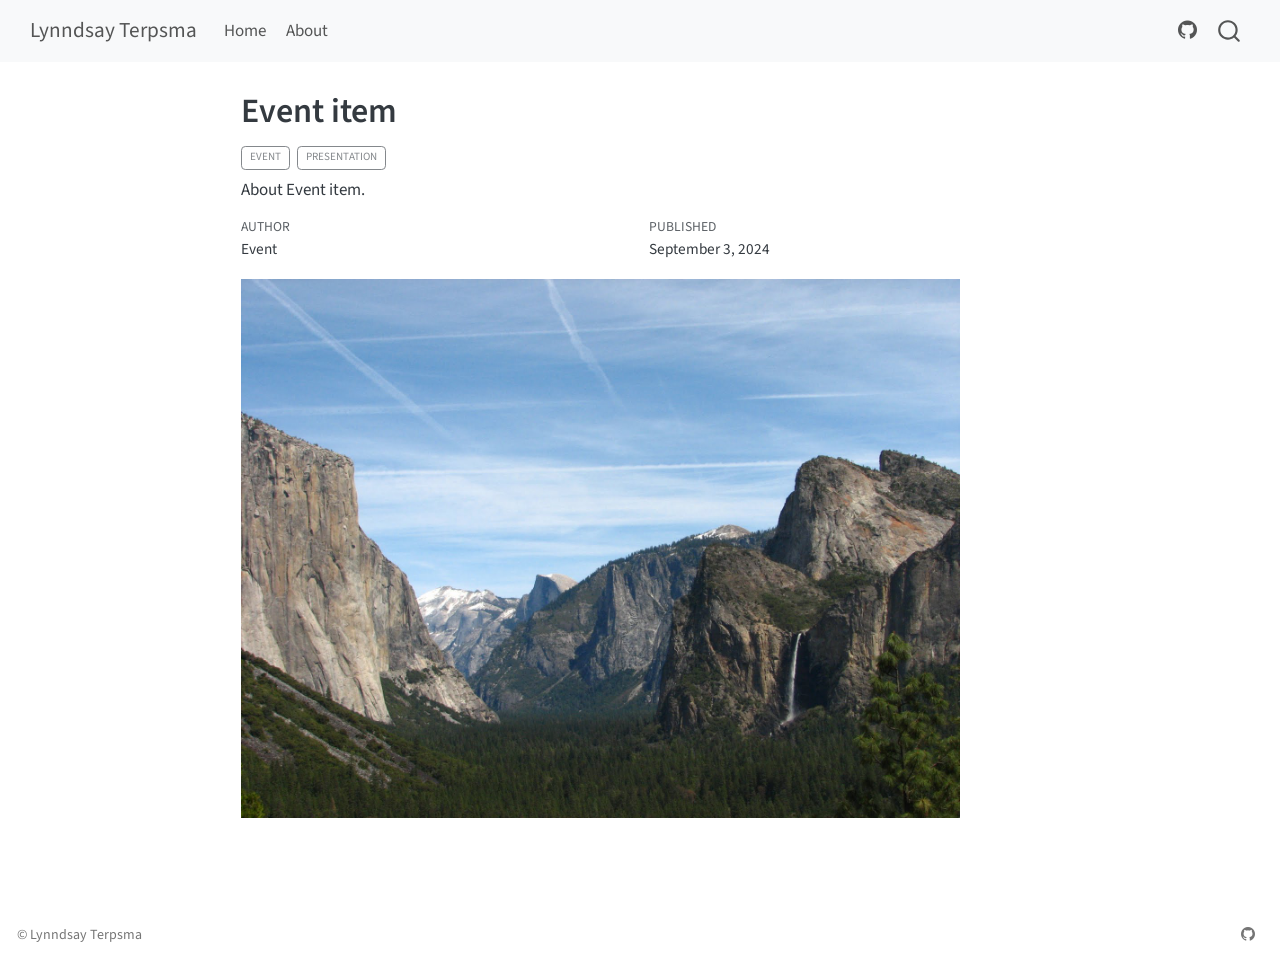
==== posts/event-title/index.html @ 529c2101 "Built site for gh-pages" ====
<!DOCTYPE html>
<html xmlns="http://www.w3.org/1999/xhtml" lang="en" xml:lang="en"><head>

<meta charset="utf-8">
<meta name="generator" content="quarto-1.9.37">

<meta name="viewport" content="width=device-width, initial-scale=1.0, user-scalable=yes">

<meta name="author" content="Event">
<meta name="dcterms.date" content="2024-09-03">
<meta name="description" content="About Event item.">

<title>Event item – Lynndsay Terpsma</title>
<style>
/* Default styles provided by pandoc.
** See https://pandoc.org/MANUAL.html#variables-for-html for config info.
*/
code{white-space: pre-wrap;}
span.smallcaps{font-variant: small-caps;}
div.columns{display: flex; gap: min(4vw, 1.5em);}
div.column{flex: auto; overflow-x: auto;}
div.hanging-indent{margin-left: 1.5em; text-indent: -1.5em;}
ul.task-list{list-style: none;}
ul.task-list li input[type="checkbox"] {
  width: 0.8em;
  margin: 0 0.8em 0.2em -1em; /* quarto-specific, see https://github.com/quarto-dev/quarto-cli/issues/4556 */ 
  vertical-align: middle;
}
</style>


<script src="../../site_libs/quarto-nav/quarto-nav.js"></script>
<script src="../../site_libs/quarto-nav/headroom.min.js"></script>
<script src="../../site_libs/clipboard/clipboard.min.js"></script>
<script src="../../site_libs/quarto-search/autocomplete.umd.js"></script>
<script src="../../site_libs/quarto-search/fuse.min.js"></script>
<script src="../../site_libs/quarto-search/quarto-search.js"></script>
<meta name="quarto:offset" content="../../">
<script src="../../site_libs/quarto-html/quarto.js" type="module"></script>
<script src="../../site_libs/quarto-html/tabsets/tabsets.js" type="module"></script>
<script src="../../site_libs/quarto-html/popper.min.js"></script>
<script src="../../site_libs/quarto-html/tippy.umd.min.js"></script>
<script src="../../site_libs/quarto-html/anchor.min.js"></script>
<link href="../../site_libs/quarto-html/tippy.css" rel="stylesheet">
<link href="../../site_libs/quarto-html/quarto-syntax-highlighting-7f8f88aac4f3542376d5c11b86a4c14d.css" rel="stylesheet" id="quarto-text-highlighting-styles">
<script src="../../site_libs/bootstrap/bootstrap.min.js"></script>
<link href="../../site_libs/bootstrap/bootstrap-icons.css" rel="stylesheet">
<link href="../../site_libs/bootstrap/bootstrap-4d357a9cdc29537b61ffb848cbf32561.min.css" rel="stylesheet" append-hash="true" id="quarto-bootstrap" data-mode="light">
<script id="quarto-search-options" type="application/json">{
  "location": "navbar",
  "copy-button": false,
  "collapse-after": 3,
  "panel-placement": "end",
  "type": "overlay",
  "limit": 50,
  "keyboard-shortcut": [
    "f",
    "/",
    "s"
  ],
  "show-item-context": false,
  "language": {
    "search-no-results-text": "No results",
    "search-matching-documents-text": "matching documents",
    "search-copy-link-title": "Copy link to search",
    "search-hide-matches-text": "Hide additional matches",
    "search-more-match-text": "more match in this document",
    "search-more-matches-text": "more matches in this document",
    "search-clear-button-title": "Clear",
    "search-text-placeholder": "",
    "search-detached-cancel-button-title": "Cancel",
    "search-submit-button-title": "Submit",
    "search-label": "Search"
  }
}</script>


<link rel="stylesheet" href="../../styles.css">
</head>

<body class="nav-fixed fullcontent quarto-light">

<div id="quarto-search-results"></div>
  <header id="quarto-header" class="headroom fixed-top">
    <nav class="navbar navbar-expand-lg " data-bs-theme="dark">
      <div class="navbar-container container-fluid">
      <div class="navbar-brand-container mx-auto">
    <a class="navbar-brand" href="../../index.html">
    <span class="navbar-title">Lynndsay Terpsma</span>
    </a>
  </div>
            <div id="quarto-search" class="" title="Search"></div>
          <button class="navbar-toggler" type="button" data-bs-toggle="collapse" data-bs-target="#navbarCollapse" aria-controls="navbarCollapse" role="menu" aria-expanded="false" aria-label="Toggle navigation" onclick="if (window.quartoToggleHeadroom) { window.quartoToggleHeadroom(); }">
  <span class="navbar-toggler-icon"></span>
</button>
          <div class="collapse navbar-collapse" id="navbarCollapse">
            <ul class="navbar-nav navbar-nav-scroll me-auto">
  <li class="nav-item">
    <a class="nav-link" href="../../index.html"> 
<span class="menu-text">Home</span></a>
  </li>  
  <li class="nav-item">
    <a class="nav-link" href="../../about.html"> 
<span class="menu-text">About</span></a>
  </li>  
</ul>
            <ul class="navbar-nav navbar-nav-scroll ms-auto">
  <li class="nav-item compact">
    <a class="nav-link" href="https://github.com/drganghe/quarto-academic-website-template" target="_blank"> <i class="bi bi-github" role="img">
</i> 
<span class="menu-text"></span></a>
  </li>  
</ul>
          </div> <!-- /navcollapse -->
            <div class="quarto-navbar-tools">
</div>
      </div> <!-- /container-fluid -->
    </nav>
</header>
<!-- content -->
<div id="quarto-content" class="quarto-container page-columns page-rows-contents page-layout-article page-navbar">
<!-- sidebar -->
<!-- margin-sidebar -->
    
<!-- main -->
<main class="content" id="quarto-document-content">

<header id="title-block-header" class="quarto-title-block default">
<div class="quarto-title">
<h1 class="title">Event item</h1>
  <div class="quarto-categories">
    <div class="quarto-category">event</div>
    <div class="quarto-category">presentation</div>
  </div>
  </div>

<div>
  <div class="description">
    About Event item.
  </div>
</div>


<div class="quarto-title-meta">

    <div>
    <div class="quarto-title-meta-heading">Author</div>
    <div class="quarto-title-meta-contents">
             <p>Event </p>
          </div>
  </div>
    
    <div>
    <div class="quarto-title-meta-heading">Published</div>
    <div class="quarto-title-meta-contents">
      <p class="date">September 3, 2024</p>
    </div>
  </div>
  
    
  </div>
  


</header>


<p><a href="https://drganghe.github.io/quarto-academic-website-template/"><img src="../../files/images/placeholder2.JPG" class="img-fluid" style="width:90.0%"></a></p>
<!--Include social share buttons-->
<!-- 
AddToAny check more: https://www.addtoany.com/buttons/for/website 
Using includes will make edits easier, will only need to add or remove button here if needed.
https://quarto.org/docs/authoring/includes.html
-->
<div class="a2a_kit a2a_kit_size_32 a2a_default_style">
<p><a class="a2a_dd" href="https://www.addtoany.com/share"></a> <a class="a2a_button_linkedin"></a> <a class="a2a_button_bluesky"></a> <a class="a2a_button_facebook"></a> <a class="a2a_button_copy_link"></a> <a class="a2a_button_email"></a></p>
</div>
<script async="" src="https://static.addtoany.com/menu/page.js"></script>



</main> <!-- /main -->
<script id="quarto-html-after-body" type="application/javascript">
  window.document.addEventListener("DOMContentLoaded", function (event) {
    const icon = "";
    const anchorJS = new window.AnchorJS();
    anchorJS.options = {
      placement: 'right',
      icon: icon
    };
    anchorJS.add('.anchored');
    const isCodeAnnotation = (el) => {
      for (const clz of el.classList) {
        if (clz.startsWith('code-annotation-')) {                     
          return true;
        }
      }
      return false;
    }
    const onCopySuccess = function(e) {
      // button target
      const button = e.trigger;
      // don't keep focus
      button.blur();
      // flash "checked"
      button.classList.add('code-copy-button-checked');
      var currentTitle = button.getAttribute("title");
      button.setAttribute("title", "Copied!");
      let tooltip;
      if (window.bootstrap) {
        button.setAttribute("data-bs-toggle", "tooltip");
        button.setAttribute("data-bs-placement", "left");
        button.setAttribute("data-bs-title", "Copied!");
        tooltip = new bootstrap.Tooltip(button, 
          { trigger: "manual", 
            customClass: "code-copy-button-tooltip",
            offset: [0, -8]});
        tooltip.show();    
      }
      setTimeout(function() {
        if (tooltip) {
          tooltip.hide();
          button.removeAttribute("data-bs-title");
          button.removeAttribute("data-bs-toggle");
          button.removeAttribute("data-bs-placement");
        }
        button.setAttribute("title", currentTitle);
        button.classList.remove('code-copy-button-checked');
      }, 1000);
      // clear code selection
      e.clearSelection();
    }
    const getTextToCopy = function(trigger) {
      const outerScaffold = trigger.parentElement.cloneNode(true);
      const codeEl = outerScaffold.querySelector('code');
      for (const childEl of codeEl.children) {
        if (isCodeAnnotation(childEl)) {
          childEl.remove();
        }
      }
      return codeEl.innerText;
    }
    const clipboard = new window.ClipboardJS('.code-copy-button:not([data-in-quarto-modal])', {
      text: getTextToCopy
    });
    clipboard.on('success', onCopySuccess);
    if (window.document.getElementById('quarto-embedded-source-code-modal')) {
      const clipboardModal = new window.ClipboardJS('.code-copy-button[data-in-quarto-modal]', {
        text: getTextToCopy,
        container: window.document.getElementById('quarto-embedded-source-code-modal')
      });
      clipboardModal.on('success', onCopySuccess);
    }
      var localhostRegex = new RegExp(/^(?:http|https):\/\/localhost\:?[0-9]*\//);
      var mailtoRegex = new RegExp(/^mailto:/);
        var filterRegex = new RegExp("https:\/\/lynndsayt\.github\.io\/");
      var isInternal = (href) => {
          return filterRegex.test(href) || localhostRegex.test(href) || mailtoRegex.test(href);
      }
      // Inspect non-navigation links and adorn them if external
     var links = window.document.querySelectorAll('a[href]:not(.nav-link):not(.navbar-brand):not(.toc-action):not(.sidebar-link):not(.sidebar-item-toggle):not(.pagination-link):not(.no-external):not([aria-hidden]):not(.dropdown-item):not(.quarto-navigation-tool):not(.about-link)');
      for (var i=0; i<links.length; i++) {
        const link = links[i];
        if (!isInternal(link.href)) {
          // undo the damage that might have been done by quarto-nav.js in the case of
          // links that we want to consider external
          if (link.dataset.originalHref !== undefined) {
            link.href = link.dataset.originalHref;
          }
            // target, if specified
            link.setAttribute("target", "_blank");
            if (link.getAttribute("rel") === null) {
              link.setAttribute("rel", "noopener");
            }
        }
      }
    function tippyHover(el, contentFn, onTriggerFn, onUntriggerFn) {
      const config = {
        allowHTML: true,
        maxWidth: 500,
        delay: 100,
        arrow: false,
        appendTo: function(el) {
            return el.parentElement;
        },
        interactive: true,
        interactiveBorder: 10,
        theme: 'quarto',
        placement: 'bottom-start',
      };
      if (contentFn) {
        config.content = contentFn;
      }
      if (onTriggerFn) {
        config.onTrigger = onTriggerFn;
      }
      if (onUntriggerFn) {
        config.onUntrigger = onUntriggerFn;
      }
      window.tippy(el, config); 
    }
    const noterefs = window.document.querySelectorAll('a[role="doc-noteref"]');
    for (var i=0; i<noterefs.length; i++) {
      const ref = noterefs[i];
      tippyHover(ref, function() {
        // use id or data attribute instead here
        let href = ref.getAttribute('data-footnote-href') || ref.getAttribute('href');
        try { href = new URL(href).hash; } catch {}
        const id = href.replace(/^#\/?/, "");
        const note = window.document.getElementById(id);
        if (note) {
          return note.innerHTML;
        } else {
          return "";
        }
      });
    }
    const xrefs = window.document.querySelectorAll('a.quarto-xref');
    const processXRef = (id, note) => {
      // Strip column container classes
      const stripColumnClz = (el) => {
        el.classList.remove("page-full", "page-columns");
        if (el.children) {
          for (const child of el.children) {
            stripColumnClz(child);
          }
        }
      }
      stripColumnClz(note)
      if (id === null || id.startsWith('sec-')) {
        // Special case sections, only their first couple elements
        const container = document.createElement("div");
        if (note.children && note.children.length > 2) {
          container.appendChild(note.children[0].cloneNode(true));
          for (let i = 1; i < note.children.length; i++) {
            const child = note.children[i];
            if (child.tagName === "P" && child.innerText === "") {
              continue;
            } else {
              container.appendChild(child.cloneNode(true));
              break;
            }
          }
          if (window.Quarto?.typesetMath) {
            window.Quarto.typesetMath(container);
          }
          return container.innerHTML
        } else {
          if (window.Quarto?.typesetMath) {
            window.Quarto.typesetMath(note);
          }
          return note.innerHTML;
        }
      } else {
        // Remove any anchor links if they are present
        const anchorLink = note.querySelector('a.anchorjs-link');
        if (anchorLink) {
          anchorLink.remove();
        }
        if (window.Quarto?.typesetMath) {
          window.Quarto.typesetMath(note);
        }
        if (note.classList.contains("callout")) {
          return note.outerHTML;
        } else {
          return note.innerHTML;
        }
      }
    }
    for (var i=0; i<xrefs.length; i++) {
      const xref = xrefs[i];
      tippyHover(xref, undefined, function(instance) {
        instance.disable();
        let url = xref.getAttribute('href');
        let hash = undefined; 
        if (url.startsWith('#')) {
          hash = url;
        } else {
          try { hash = new URL(url).hash; } catch {}
        }
        if (hash) {
          const id = hash.replace(/^#\/?/, "");
          const note = window.document.getElementById(id);
          if (note !== null) {
            try {
              const html = processXRef(id, note.cloneNode(true));
              instance.setContent(html);
            } finally {
              instance.enable();
              instance.show();
            }
          } else {
            // See if we can fetch this
            fetch(url.split('#')[0])
            .then(res => res.text())
            .then(html => {
              const parser = new DOMParser();
              const htmlDoc = parser.parseFromString(html, "text/html");
              const note = htmlDoc.getElementById(id);
              if (note !== null) {
                const html = processXRef(id, note);
                instance.setContent(html);
              } 
            }).finally(() => {
              instance.enable();
              instance.show();
            });
          }
        } else {
          // See if we can fetch a full url (with no hash to target)
          // This is a special case and we should probably do some content thinning / targeting
          fetch(url)
          .then(res => res.text())
          .then(html => {
            const parser = new DOMParser();
            const htmlDoc = parser.parseFromString(html, "text/html");
            const note = htmlDoc.querySelector('main.content');
            if (note !== null) {
              // This should only happen for chapter cross references
              // (since there is no id in the URL)
              // remove the first header
              if (note.children.length > 0 && note.children[0].tagName === "HEADER") {
                note.children[0].remove();
              }
              const html = processXRef(null, note);
              instance.setContent(html);
            } 
          }).finally(() => {
            instance.enable();
            instance.show();
          });
        }
      }, function(instance) {
      });
    }
        let selectedAnnoteEl;
        const selectorForAnnotation = ( cell, annotation) => {
          let cellAttr = 'data-code-cell="' + cell + '"';
          let lineAttr = 'data-code-annotation="' +  annotation + '"';
          const selector = 'span[' + cellAttr + '][' + lineAttr + ']';
          return selector;
        }
        const selectCodeLines = (annoteEl) => {
          const doc = window.document;
          const targetCell = annoteEl.getAttribute("data-target-cell");
          const targetAnnotation = annoteEl.getAttribute("data-target-annotation");
          const annoteSpan = window.document.querySelector(selectorForAnnotation(targetCell, targetAnnotation));
          const lines = annoteSpan.getAttribute("data-code-lines").split(",");
          const lineIds = lines.map((line) => {
            return targetCell + "-" + line;
          })
          let top = null;
          let height = null;
          let parent = null;
          if (lineIds.length > 0) {
              //compute the position of the single el (top and bottom and make a div)
              const el = window.document.getElementById(lineIds[0]);
              top = el.offsetTop;
              height = el.offsetHeight;
              parent = el.parentElement.parentElement;
            if (lineIds.length > 1) {
              const lastEl = window.document.getElementById(lineIds[lineIds.length - 1]);
              const bottom = lastEl.offsetTop + lastEl.offsetHeight;
              height = bottom - top;
            }
            if (top !== null && height !== null && parent !== null) {
              // cook up a div (if necessary) and position it 
              let div = window.document.getElementById("code-annotation-line-highlight");
              if (div === null) {
                div = window.document.createElement("div");
                div.setAttribute("id", "code-annotation-line-highlight");
                div.style.position = 'absolute';
                parent.appendChild(div);
              }
              div.style.top = top - 2 + "px";
              div.style.height = height + 4 + "px";
              div.style.left = 0;
              let gutterDiv = window.document.getElementById("code-annotation-line-highlight-gutter");
              if (gutterDiv === null) {
                gutterDiv = window.document.createElement("div");
                gutterDiv.setAttribute("id", "code-annotation-line-highlight-gutter");
                gutterDiv.style.position = 'absolute';
                const codeCell = window.document.getElementById(targetCell);
                const gutter = codeCell.querySelector('.code-annotation-gutter');
                gutter.appendChild(gutterDiv);
              }
              gutterDiv.style.top = top - 2 + "px";
              gutterDiv.style.height = height + 4 + "px";
            }
            selectedAnnoteEl = annoteEl;
          }
        };
        const unselectCodeLines = () => {
          const elementsIds = ["code-annotation-line-highlight", "code-annotation-line-highlight-gutter"];
          elementsIds.forEach((elId) => {
            const div = window.document.getElementById(elId);
            if (div) {
              div.remove();
            }
          });
          selectedAnnoteEl = undefined;
        };
          // Handle positioning of the toggle
      window.addEventListener(
        "resize",
        throttle(() => {
          elRect = undefined;
          if (selectedAnnoteEl) {
            selectCodeLines(selectedAnnoteEl);
          }
        }, 10)
      );
      function throttle(fn, ms) {
      let throttle = false;
      let timer;
        return (...args) => {
          if(!throttle) { // first call gets through
              fn.apply(this, args);
              throttle = true;
          } else { // all the others get throttled
              if(timer) clearTimeout(timer); // cancel #2
              timer = setTimeout(() => {
                fn.apply(this, args);
                timer = throttle = false;
              }, ms);
          }
        };
      }
        // Attach click handler to the DT
        const annoteDls = window.document.querySelectorAll('dt[data-target-cell]');
        for (const annoteDlNode of annoteDls) {
          annoteDlNode.addEventListener('click', (event) => {
            const clickedEl = event.target;
            if (clickedEl !== selectedAnnoteEl) {
              unselectCodeLines();
              const activeEl = window.document.querySelector('dt[data-target-cell].code-annotation-active');
              if (activeEl) {
                activeEl.classList.remove('code-annotation-active');
              }
              selectCodeLines(clickedEl);
              clickedEl.classList.add('code-annotation-active');
            } else {
              // Unselect the line
              unselectCodeLines();
              clickedEl.classList.remove('code-annotation-active');
            }
          });
        }
    const findCites = (el) => {
      const parentEl = el.parentElement;
      if (parentEl) {
        const cites = parentEl.dataset.cites;
        if (cites) {
          return {
            el,
            cites: cites.split(' ')
          };
        } else {
          return findCites(el.parentElement)
        }
      } else {
        return undefined;
      }
    };
    var bibliorefs = window.document.querySelectorAll('a[role="doc-biblioref"]');
    for (var i=0; i<bibliorefs.length; i++) {
      const ref = bibliorefs[i];
      const citeInfo = findCites(ref);
      if (citeInfo) {
        tippyHover(citeInfo.el, function() {
          var popup = window.document.createElement('div');
          citeInfo.cites.forEach(function(cite) {
            var citeDiv = window.document.createElement('div');
            citeDiv.classList.add('hanging-indent');
            citeDiv.classList.add('csl-entry');
            var biblioDiv = window.document.getElementById('ref-' + cite);
            if (biblioDiv) {
              citeDiv.innerHTML = biblioDiv.innerHTML;
            }
            popup.appendChild(citeDiv);
          });
          return popup.innerHTML;
        });
      }
    }
  });
  </script>
</div> <!-- /content -->
<footer class="footer">
  <div class="nav-footer">
    <div class="nav-footer-left">
<p>© Lynndsay Terpsma</p>
</div>   
    <div class="nav-footer-center">
      &nbsp;
    </div>
    <div class="nav-footer-right">
      <ul class="footer-items list-unstyled">
    <li class="nav-item compact">
    <a class="nav-link" href="https://github.com/lynndsayt">
      <i class="bi bi-github" role="img">
</i> 
    </a>
  </li>  
</ul>
    </div>
  </div>
</footer>




</body></html>
---- site_libs/quarto-html/tippy.css ----
.tippy-box[data-animation=fade][data-state=hidden]{opacity:0}[data-tippy-root]{max-width:calc(100vw - 10px)}.tippy-box{position:relative;background-color:#333;color:#fff;border-radius:4px;font-size:14px;line-height:1.4;white-space:normal;outline:0;transition-property:transform,visibility,opacity}.tippy-box[data-placement^=top]>.tippy-arrow{bottom:0}.tippy-box[data-placement^=top]>.tippy-arrow:before{bottom:-7px;left:0;border-width:8px 8px 0;border-top-color:initial;transform-origin:center top}.tippy-box[data-placement^=bottom]>.tippy-arrow{top:0}.tippy-box[data-placement^=bottom]>.tippy-arrow:before{top:-7px;left:0;border-width:0 8px 8px;border-bottom-color:initial;transform-origin:center bottom}.tippy-box[data-placement^=left]>.tippy-arrow{right:0}.tippy-box[data-placement^=left]>.tippy-arrow:before{border-width:8px 0 8px 8px;border-left-color:initial;right:-7px;transform-origin:center left}.tippy-box[data-placement^=right]>.tippy-arrow{left:0}.tippy-box[data-placement^=right]>.tippy-arrow:before{left:-7px;border-width:8px 8px 8px 0;border-right-color:initial;transform-origin:center right}.tippy-box[data-inertia][data-state=visible]{transition-timing-function:cubic-bezier(.54,1.5,.38,1.11)}.tippy-arrow{width:16px;height:16px;color:#333}.tippy-arrow:before{content:"";position:absolute;border-color:transparent;border-style:solid}.tippy-content{position:relative;padding:5px 9px;z-index:1}
---- site_libs/quarto-html/quarto-syntax-highlighting-7f8f88aac4f3542376d5c11b86a4c14d.css ----
/* quarto syntax highlight colors */
:root {
  --quarto-hl-ot-color: #003B4F;
  --quarto-hl-at-color: #657422;
  --quarto-hl-ss-color: #20794D;
  --quarto-hl-an-color: #5E5E5E;
  --quarto-hl-fu-color: #4758AB;
  --quarto-hl-st-color: #20794D;
  --quarto-hl-cf-color: #003B4F;
  --quarto-hl-op-color: #5E5E5E;
  --quarto-hl-er-color: #AD0000;
  --quarto-hl-bn-color: #AD0000;
  --quarto-hl-al-color: #AD0000;
  --quarto-hl-va-color: #111111;
  --quarto-hl-bu-color: inherit;
  --quarto-hl-ex-color: inherit;
  --quarto-hl-pp-color: #AD0000;
  --quarto-hl-in-color: #5E5E5E;
  --quarto-hl-vs-color: #20794D;
  --quarto-hl-wa-color: #5E5E5E;
  --quarto-hl-do-color: #5E5E5E;
  --quarto-hl-im-color: #00769E;
  --quarto-hl-ch-color: #20794D;
  --quarto-hl-dt-color: #AD0000;
  --quarto-hl-fl-color: #AD0000;
  --quarto-hl-co-color: #5E5E5E;
  --quarto-hl-cv-color: #5E5E5E;
  --quarto-hl-cn-color: #8f5902;
  --quarto-hl-sc-color: #5E5E5E;
  --quarto-hl-dv-color: #AD0000;
  --quarto-hl-kw-color: #003B4F;
}

/* other quarto variables */
:root {
  --quarto-font-monospace: SFMono-Regular, Menlo, Monaco, Consolas, "Liberation Mono", "Courier New", monospace;
}

/* syntax highlight based on Pandoc's rules */
pre > code.sourceCode > span {
  color: #003B4F;
}

code.sourceCode > span {
  color: #003B4F;
}

div.sourceCode,
div.sourceCode pre.sourceCode {
  color: #003B4F;
}

/* Normal */
code span {
  color: #003B4F;
}

/* Alert */
code span.al {
  color: #AD0000;
  font-style: inherit;
}

/* Annotation */
code span.an {
  color: #5E5E5E;
  font-style: inherit;
}

/* Attribute */
code span.at {
  color: #657422;
  font-style: inherit;
}

/* BaseN */
code span.bn {
  color: #AD0000;
  font-style: inherit;
}

/* BuiltIn */
code span.bu {
  font-style: inherit;
}

/* ControlFlow */
code span.cf {
  color: #003B4F;
  font-weight: bold;
  font-style: inherit;
}

/* Char */
code span.ch {
  color: #20794D;
  font-style: inherit;
}

/* Constant */
code span.cn {
  color: #8f5902;
  font-style: inherit;
}

/* Comment */
code span.co {
  color: #5E5E5E;
  font-style: inherit;
}

/* CommentVar */
code span.cv {
  color: #5E5E5E;
  font-style: italic;
}

/* Documentation */
code span.do {
  color: #5E5E5E;
  font-style: italic;
}

/* DataType */
code span.dt {
  color: #AD0000;
  font-style: inherit;
}

/* DecVal */
code span.dv {
  color: #AD0000;
  font-style: inherit;
}

/* Error */
code span.er {
  color: #AD0000;
  font-style: inherit;
}

/* Extension */
code span.ex {
  font-style: inherit;
}

/* Float */
code span.fl {
  color: #AD0000;
  font-style: inherit;
}

/* Function */
code span.fu {
  color: #4758AB;
  font-style: inherit;
}

/* Import */
code span.im {
  color: #00769E;
  font-style: inherit;
}

/* Information */
code span.in {
  color: #5E5E5E;
  font-style: inherit;
}

/* Keyword */
code span.kw {
  color: #003B4F;
  font-weight: bold;
  font-style: inherit;
}

/* Operator */
code span.op {
  color: #5E5E5E;
  font-style: inherit;
}

/* Other */
code span.ot {
  color: #003B4F;
  font-style: inherit;
}

/* Preprocessor */
code span.pp {
  color: #AD0000;
  font-style: inherit;
}

/* SpecialChar */
code span.sc {
  color: #5E5E5E;
  font-style: inherit;
}

/* SpecialString */
code span.ss {
  color: #20794D;
  font-style: inherit;
}

/* String */
code span.st {
  color: #20794D;
  font-style: inherit;
}

/* Variable */
code span.va {
  color: #111111;
  font-style: inherit;
}

/* VerbatimString */
code span.vs {
  color: #20794D;
  font-style: inherit;
}

/* Warning */
code span.wa {
  color: #5E5E5E;
  font-style: italic;
}

.prevent-inlining {
  content: "</";
}

/*# sourceMappingURL=789ad8cd35626ba772517505b42a116e.css.map */
---- styles.css ----
/* css styles */
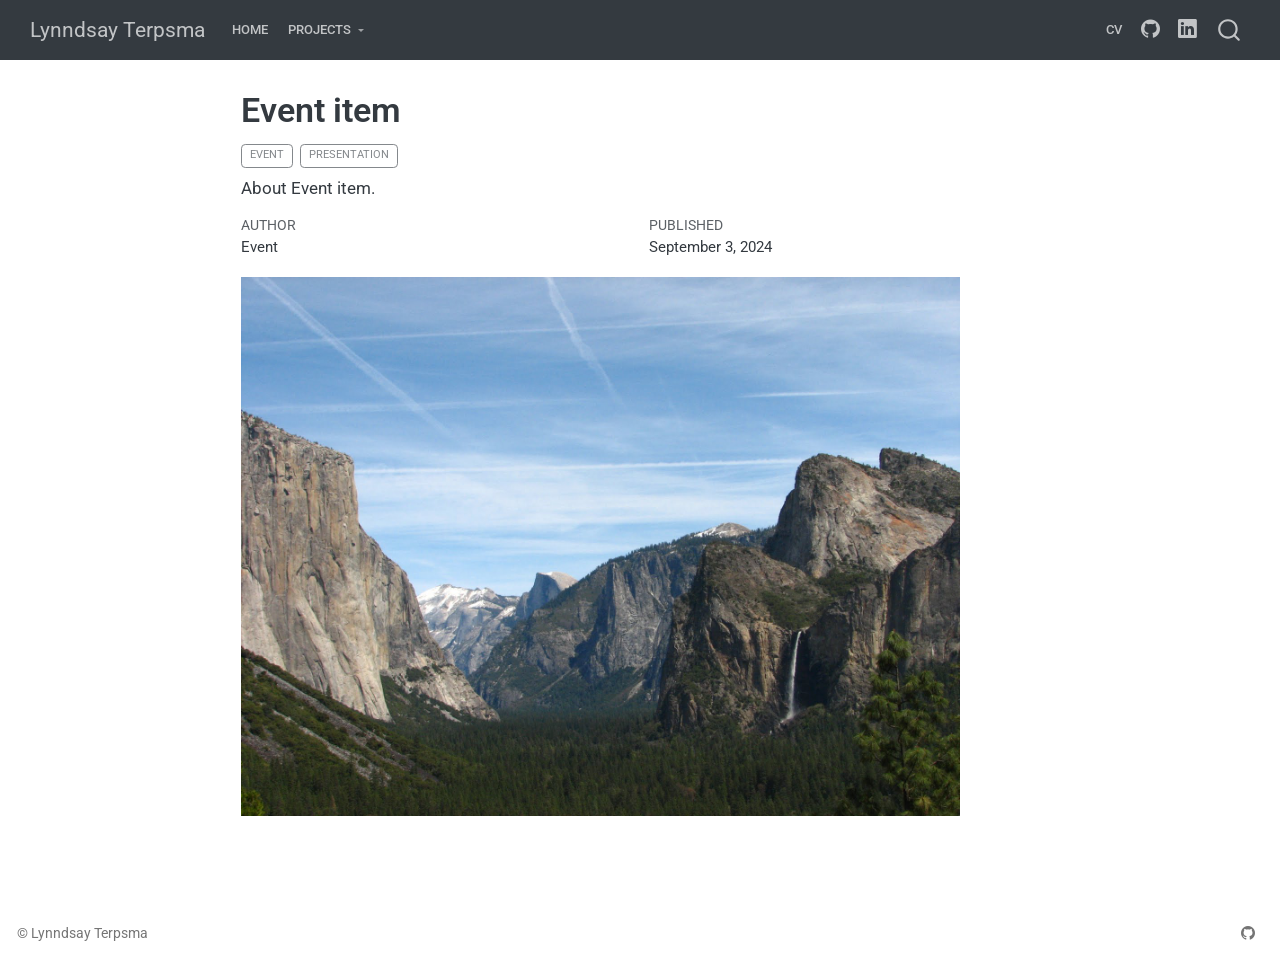
==== commit 9b6469b8: "Built site for gh-pages" ====
--- a/posts/event-title/index.html
+++ b/posts/event-title/index.html
@@ -6,9 +6,9 @@
 
 <meta name="viewport" content="width=device-width, initial-scale=1.0, user-scalable=yes">
 
-<meta name="author" content="Event">
+<meta name="author" content="Lynndsay Terpsma">
 <meta name="dcterms.date" content="2024-09-03">
-<meta name="description" content="About Event item.">
+<meta name="description" content="Academic website for Lynndsay Terpsma">
 
 <title>Event item – Lynndsay Terpsma</title>
 <style>
@@ -45,7 +45,7 @@
 <link href="../../site_libs/quarto-html/quarto-syntax-highlighting-7f8f88aac4f3542376d5c11b86a4c14d.css" rel="stylesheet" id="quarto-text-highlighting-styles">
 <script src="../../site_libs/bootstrap/bootstrap.min.js"></script>
 <link href="../../site_libs/bootstrap/bootstrap-icons.css" rel="stylesheet">
-<link href="../../site_libs/bootstrap/bootstrap-4d357a9cdc29537b61ffb848cbf32561.min.css" rel="stylesheet" append-hash="true" id="quarto-bootstrap" data-mode="light">
+<link href="../../site_libs/bootstrap/bootstrap-e19770ef48bbfd2d8085e9527e77bb65.min.css" rel="stylesheet" append-hash="true" id="quarto-bootstrap" data-mode="light">
 <script id="quarto-search-options" type="application/json">{
   "location": "navbar",
   "copy-button": false,
@@ -99,14 +99,30 @@
     <a class="nav-link" href="../../index.html"> 
 <span class="menu-text">Home</span></a>
   </li>  
-  <li class="nav-item">
-    <a class="nav-link" href="../../about.html"> 
-<span class="menu-text">About</span></a>
+  <li class="nav-item dropdown ">
+    <a class="nav-link dropdown-toggle" href="#" id="nav-menu-projects" role="link" data-bs-toggle="dropdown" aria-expanded="false">
+ <span class="menu-text">Projects</span>
+    </a>
+    <ul class="dropdown-menu" aria-labelledby="nav-menu-projects">    
+        <li>
+    <a class="dropdown-item" href="https://lynndsayt.ca/fiddlilng-with-data">
+ <span class="dropdown-text">Fiddling with Data</span></a>
   </li>  
+    </ul>
+  </li>
 </ul>
             <ul class="navbar-nav navbar-nav-scroll ms-auto">
+  <li class="nav-item">
+    <a class="nav-link" href="../../files/CV.pdf"> 
+<span class="menu-text">CV</span></a>
+  </li>  
   <li class="nav-item compact">
-    <a class="nav-link" href="https://github.com/drganghe/quarto-academic-website-template" target="_blank"> <i class="bi bi-github" role="img">
+    <a class="nav-link" href="https://github.com/lynndsayt" target="_blank"> <i class="bi bi-github" role="img">
+</i> 
+<span class="menu-text"></span></a>
+  </li>  
+  <li class="nav-item compact">
+    <a class="nav-link" href="https://www.linkedin.com/in/lynndsay-terpsma/" target="_blank"> <i class="bi bi-linkedin" role="img">
 </i> 
 <span class="menu-text"></span></a>
   </li>  
@@ -253,7 +269,7 @@
     }
       var localhostRegex = new RegExp(/^(?:http|https):\/\/localhost\:?[0-9]*\//);
       var mailtoRegex = new RegExp(/^mailto:/);
-        var filterRegex = new RegExp("https:\/\/lynndsayt\.github\.io\/");
+        var filterRegex = new RegExp("https:\/\/lynndsayt\.ca");
       var isInternal = (href) => {
           return filterRegex.test(href) || localhostRegex.test(href) || mailtoRegex.test(href);
       }
